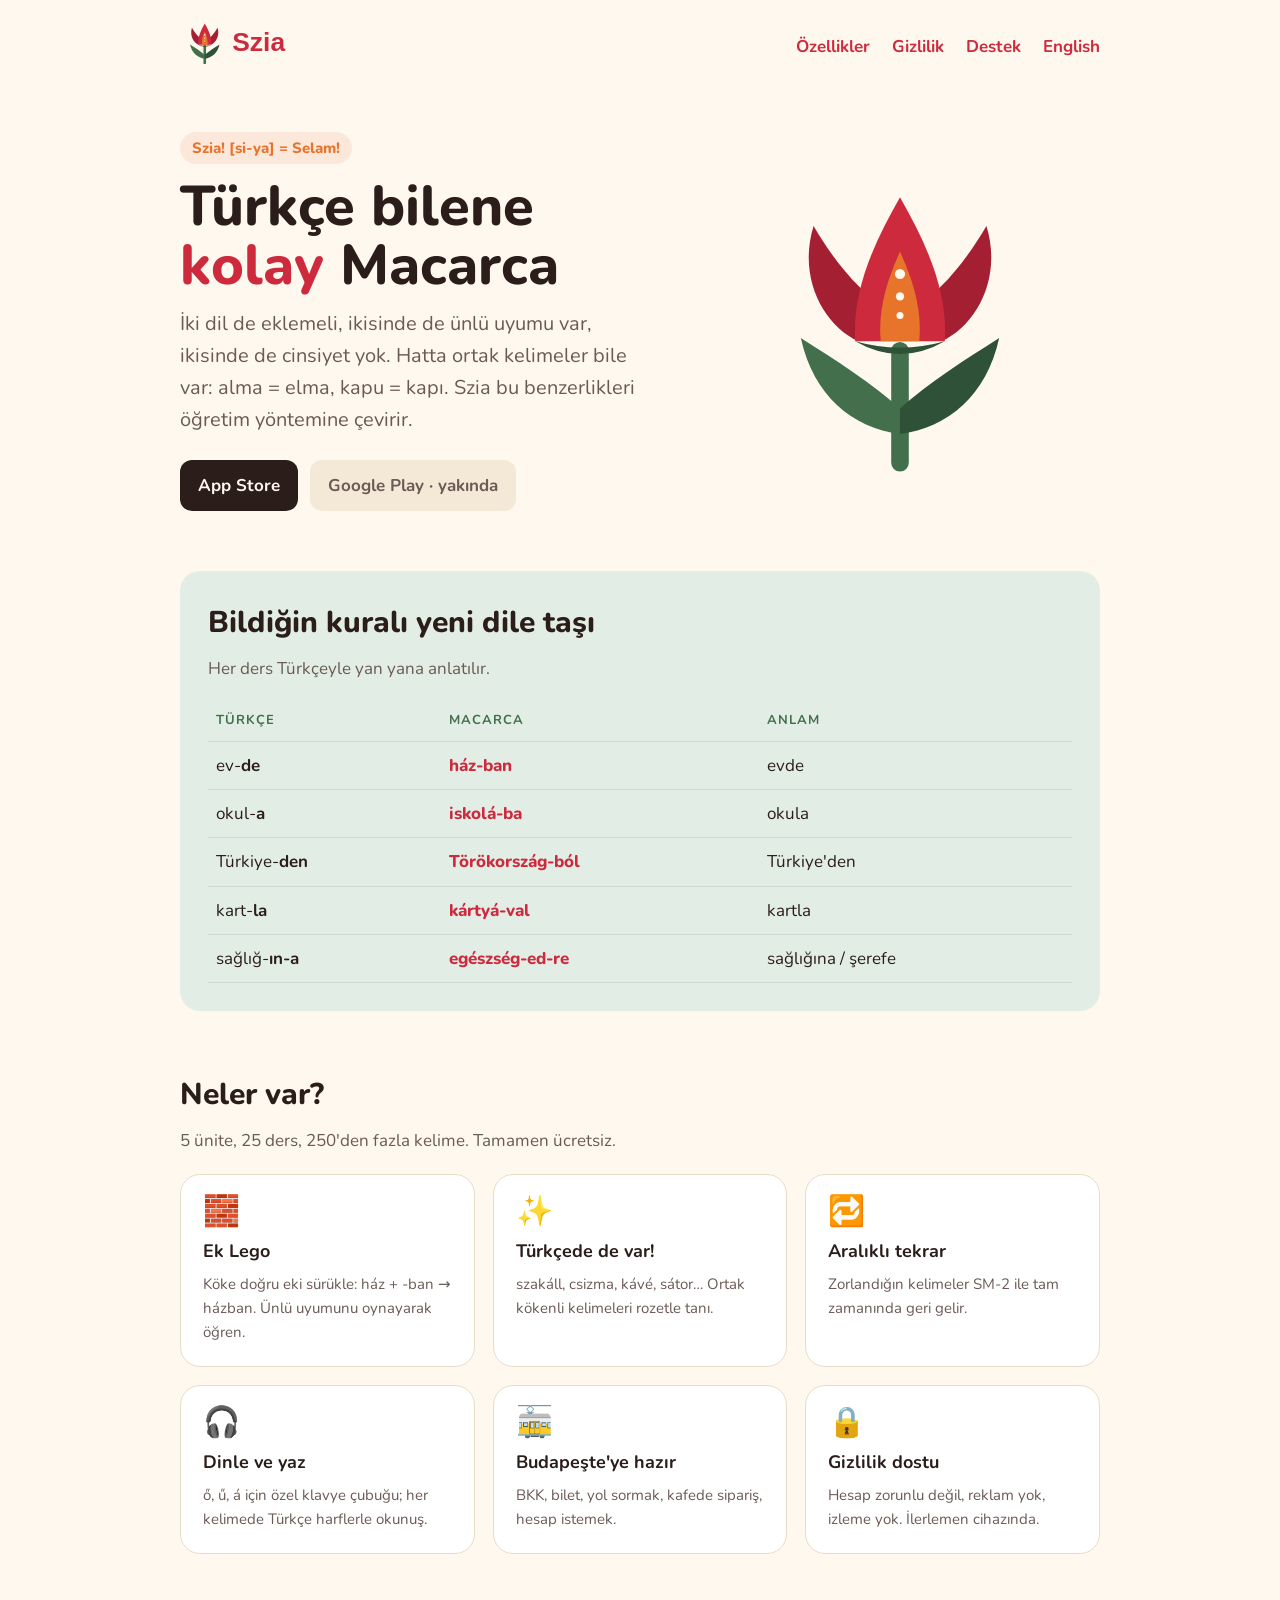
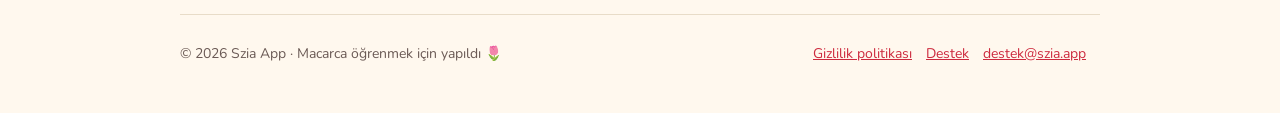
==== index.html @ f22c3577 "feat: Szia Macarca Öğren — Expo uygulaması, içerik, scriptler, site ve mağaza metinleri 5 ünite / 25" ====
<!doctype html>
<html lang="tr">
<head>
  <meta charset="utf-8">
  <meta name="viewport" content="width=device-width, initial-scale=1">
  <title>Szia: Macarca Öğren — Türkçe bilene kolay Macarca</title>
  <meta name="description" content="Türkçe konuşanlar için Macarca uygulaması. Ünlü uyumu, ekler ve ortak kelimeler üzerinden karşılaştırmalı dersler. Ücretsiz, çevrimdışı.">
  <meta property="og:title" content="Szia: Macarca Öğren">
  <meta property="og:description" content="Türkçe bilene kolay Macarca. Ücretsiz, 5 dakikalık dersler.">
  <meta property="og:image" content="assets/logo.png">
  <link rel="icon" href="assets/mark.svg" type="image/svg+xml">
  <link rel="apple-touch-icon" href="assets/apple-touch-icon.png">
  <link rel="alternate" hreflang="en" href="en/">
  <link rel="preconnect" href="https://fonts.googleapis.com">
  <link href="https://fonts.googleapis.com/css2?family=Nunito:wght@400;700;800&display=swap" rel="stylesheet">
  <link rel="stylesheet" href="styles.css">
</head>
<body>
  <div class="wrap">
    <header class="top">
      <a href="./"><img src="assets/logo.svg" alt="Szia"></a>
      <nav>
        <a href="#ozellikler">Özellikler</a>
        <a href="gizlilik.html">Gizlilik</a>
        <a href="destek.html">Destek</a>
        <a href="en/" lang="en">English</a>
      </nav>
    </header>

    <section class="hero">
      <div>
        <span class="pron">Szia! [si-ya] = Selam!</span>
        <h1>Türkçe bilene <span>kolay</span> Macarca</h1>
        <p class="lead">İki dil de eklemeli, ikisinde de ünlü uyumu var, ikisinde de cinsiyet yok. Hatta ortak kelimeler bile var: alma = elma, kapu = kapı. Szia bu benzerlikleri öğretim yöntemine çevirir.</p>
        <div class="badges">
          <a href="https://apps.apple.com/app/id0000000000" rel="noopener"> App Store</a>
          <a class="soon" href="#">Google Play · yakında</a>
        </div>
      </div>
      <img class="mark" src="assets/mark.svg" alt="Lale logosu: Macar halk sanatı ve Türk lalesinin birleşimi">
    </section>

    <section class="compare" aria-labelledby="karsilastir">
      <h2 id="karsilastir">Bildiğin kuralı yeni dile taşı</h2>
      <p class="section-lead">Her ders Türkçeyle yan yana anlatılır.</p>
      <table>
        <thead><tr><th>Türkçe</th><th>Macarca</th><th>Anlam</th></tr></thead>
        <tbody>
          <tr><td>ev-<b>de</b></td><td class="hu">ház-ban</td><td>evde</td></tr>
          <tr><td>okul-<b>a</b></td><td class="hu">iskolá-ba</td><td>okula</td></tr>
          <tr><td>Türkiye-<b>den</b></td><td class="hu">Törökország-ból</td><td>Türkiye'den</td></tr>
          <tr><td>kart-<b>la</b></td><td class="hu">kártyá-val</td><td>kartla</td></tr>
          <tr><td>sağlığ-<b>ın-a</b></td><td class="hu">egészség-ed-re</td><td>sağlığına / şerefe</td></tr>
        </tbody>
      </table>
    </section>

    <section id="ozellikler">
      <h2>Neler var?</h2>
      <p class="section-lead">5 ünite, 25 ders, 250'den fazla kelime. Tamamen ücretsiz.</p>
      <div class="grid">
        <div class="card"><div class="emoji">🧱</div><h3>Ek Lego</h3><p>Köke doğru eki sürükle: ház + -ban → házban. Ünlü uyumunu oynayarak öğren.</p></div>
        <div class="card"><div class="emoji">✨</div><h3>Türkçede de var!</h3><p>szakáll, csizma, kávé, sátor… Ortak kökenli kelimeleri rozetle tanı.</p></div>
        <div class="card"><div class="emoji">🔁</div><h3>Aralıklı tekrar</h3><p>Zorlandığın kelimeler SM-2 ile tam zamanında geri gelir.</p></div>
        <div class="card"><div class="emoji">🎧</div><h3>Dinle ve yaz</h3><p>ő, ű, á için özel klavye çubuğu; her kelimede Türkçe harflerle okunuş.</p></div>
        <div class="card"><div class="emoji">🚋</div><h3>Budapeşte'ye hazır</h3><p>BKK, bilet, yol sormak, kafede sipariş, hesap istemek.</p></div>
        <div class="card"><div class="emoji">🔒</div><h3>Gizlilik dostu</h3><p>Hesap zorunlu değil, reklam yok, izleme yok. İlerlemen cihazında.</p></div>
      </div>
    </section>

    <footer>
      <div>© 2026 Szia App · Macarca öğrenmek için yapıldı 🌷</div>
      <div><a href="gizlilik.html">Gizlilik politikası</a><a href="destek.html">Destek</a><a href="mailto:destek@szia.app">destek@szia.app</a></div>
    </footer>
  </div>
</body>
</html>
---- styles.css ----
:root {
  --red: #cd2a3e;
  --red-dark: #a41f31;
  --green: #436f4d;
  --green-soft: #e2eee5;
  --cream: #fff8ee;
  --cream-deep: #f4e8d6;
  --paprika: #e8742c;
  --paprika-soft: #fce8db;
  --ink: #2b1d1a;
  --ink-soft: #6b5a55;
  --line: #e8dcc8;
  --surface: #ffffff;
  --radius: 20px;
}
@media (prefers-color-scheme: dark) {
  :root {
    --cream: #1e1715;
    --cream-deep: #352b28;
    --ink: #fff8ee;
    --ink-soft: #cdbfb6;
    --line: #443734;
    --surface: #2a2220;
    --green-soft: #263a2c;
    --paprika-soft: #4a2f1e;
    --red: #e4505f;
  }
}
* { box-sizing: border-box; }
html { scroll-behavior: smooth; }
body {
  margin: 0;
  font-family: Nunito, "Segoe UI", -apple-system, system-ui, sans-serif;
  color: var(--ink);
  background: var(--cream);
  line-height: 1.6;
  font-size: 17px;
}
a { color: var(--red); }
.wrap { max-width: 960px; margin: 0 auto; padding: 0 20px; }
header.top { display: flex; align-items: center; justify-content: space-between; padding: 20px 0; gap: 16px; flex-wrap: wrap; }
header.top img { height: 44px; }
nav a { margin-left: 18px; font-weight: 700; text-decoration: none; }
nav a:hover { text-decoration: underline; }
.hero { display: grid; grid-template-columns: 1.2fr 1fr; gap: 40px; align-items: center; padding: 40px 0 60px; }
.hero h1 { font-size: clamp(36px, 6vw, 56px); line-height: 1.05; margin: 0 0 12px; font-weight: 800; }
.hero h1 span { color: var(--red); }
.hero p.lead { font-size: 20px; color: var(--ink-soft); margin: 0 0 24px; }
.hero .mark { width: min(320px, 70vw); margin: 0 auto; display: block; }
.badges { display: flex; gap: 12px; flex-wrap: wrap; }
.badges a { display: inline-flex; align-items: center; gap: 8px; background: var(--ink); color: var(--cream); padding: 12px 18px; border-radius: 12px; text-decoration: none; font-weight: 700; }
.badges a.soon { background: var(--cream-deep); color: var(--ink-soft); }
.pron { display: inline-block; background: var(--paprika-soft); color: var(--paprika); border-radius: 999px; padding: 4px 12px; font-weight: 800; font-size: 15px; margin-bottom: 14px; }
.grid { display: grid; grid-template-columns: repeat(auto-fit, minmax(240px, 1fr)); gap: 18px; margin: 20px 0 60px; }
.card { background: var(--surface); border: 1px solid var(--line); border-radius: var(--radius); padding: 22px; }
.card h3 { margin: 0 0 6px; font-size: 18px; }
.card p { margin: 0; color: var(--ink-soft); font-size: 15px; }
.card .emoji { font-size: 30px; line-height: 1; margin-bottom: 10px; }
.compare { background: var(--green-soft); border-radius: var(--radius); padding: 28px; margin: 0 0 60px; }
.compare table { width: 100%; border-collapse: collapse; font-size: 17px; }
.compare td, .compare th { padding: 10px 8px; border-bottom: 1px solid rgba(0,0,0,0.08); text-align: left; }
.compare th { color: var(--green); font-size: 13px; letter-spacing: 1px; text-transform: uppercase; }
.compare td.hu { font-weight: 800; color: var(--red); }
h2 { font-size: 30px; margin: 0 0 8px; font-weight: 800; }
.section-lead { color: var(--ink-soft); margin: 0 0 18px; }
footer { border-top: 1px solid var(--line); padding: 28px 0 48px; color: var(--ink-soft); font-size: 14px; display: flex; justify-content: space-between; flex-wrap: wrap; gap: 12px; }
footer a { margin-right: 14px; }
.legal { max-width: 760px; }
.legal h1 { font-size: 36px; }
.legal h2 { font-size: 22px; margin-top: 32px; }
.legal p, .legal li { color: var(--ink); }
.muted { color: var(--ink-soft); }
@media (max-width: 720px) { .hero { grid-template-columns: 1fr; text-align: center; } .badges { justify-content: center; } }
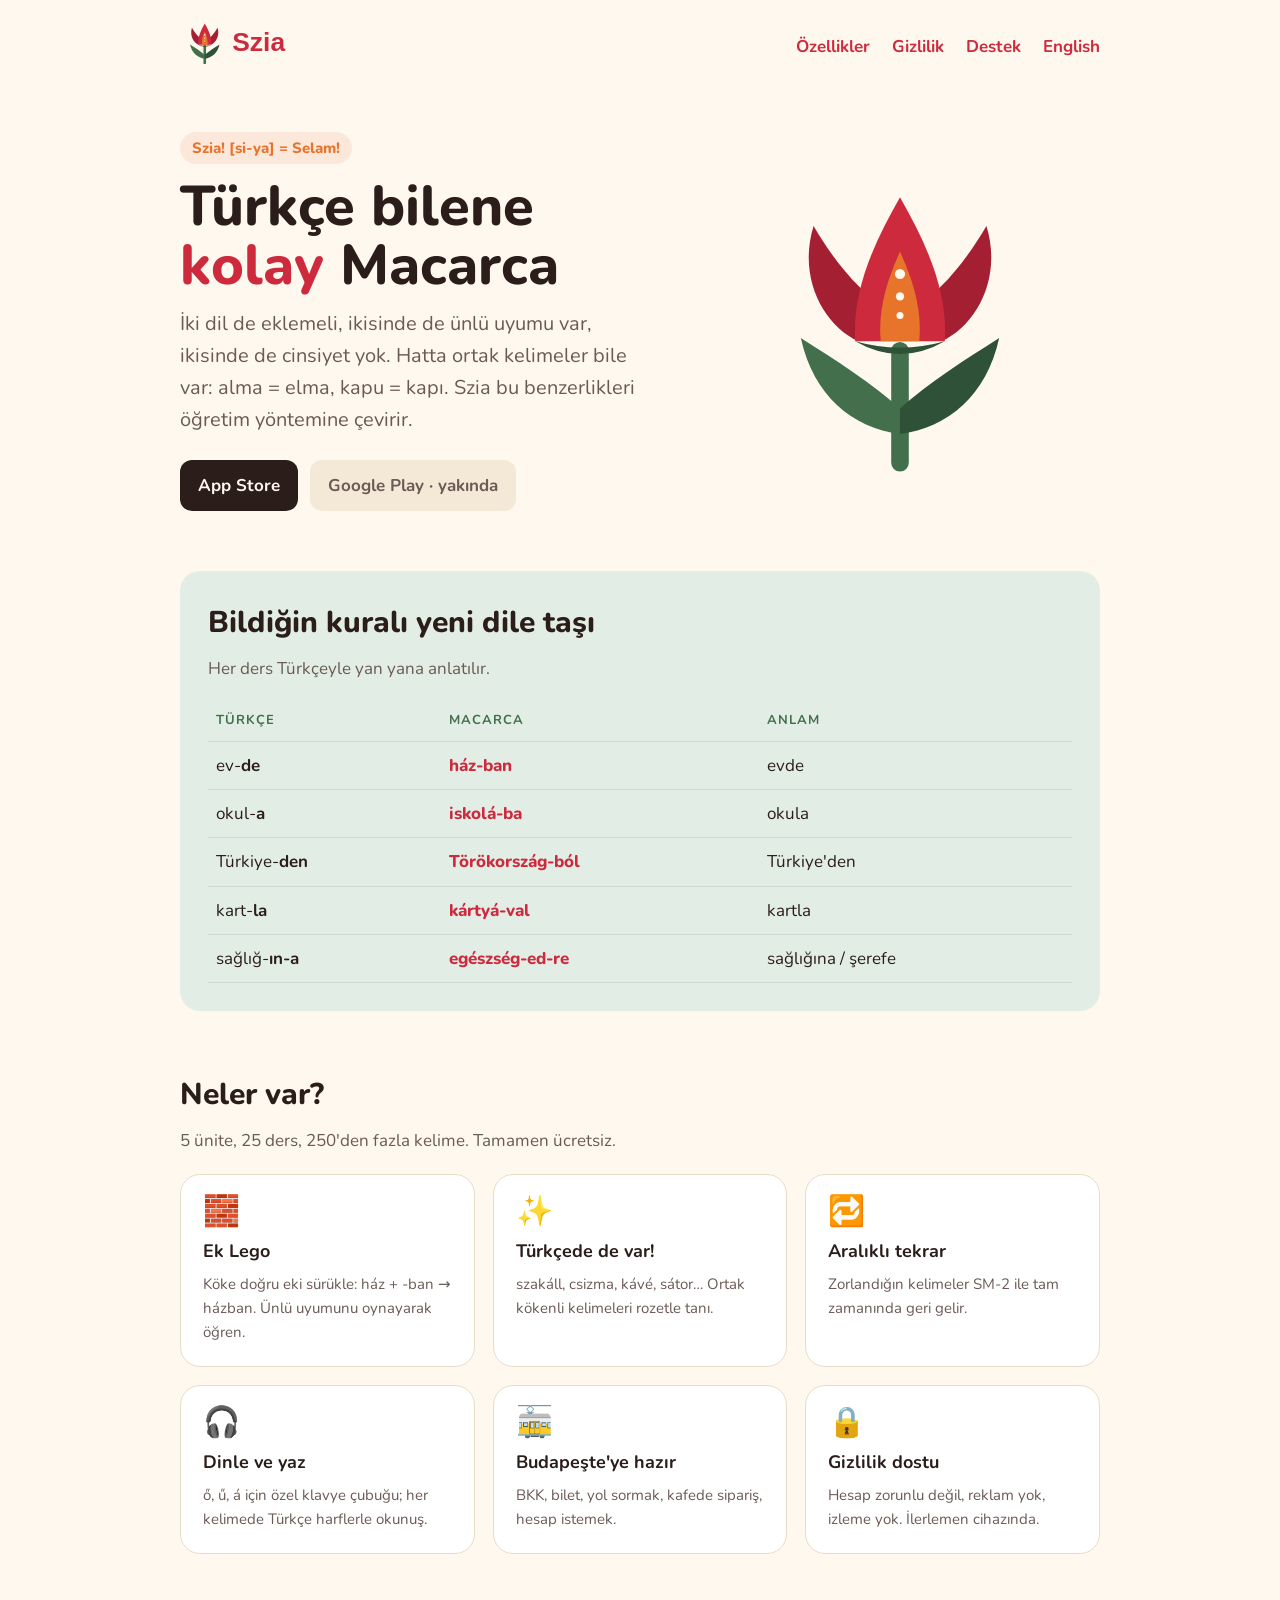
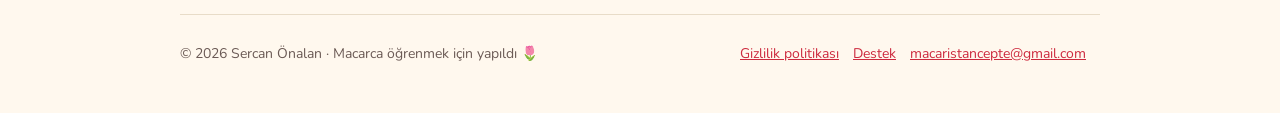
==== commit b481b989: "chore(release): yer tutucular uygulandı; site ayrı açık repodan (szia-site) yayınlanacak" ====
--- a/index.html
+++ b/index.html
@@ -69,8 +69,8 @@
     </section>
 
     <footer>
-      <div>© 2026 Szia App · Macarca öğrenmek için yapıldı 🌷</div>
-      <div><a href="gizlilik.html">Gizlilik politikası</a><a href="destek.html">Destek</a><a href="mailto:destek@szia.app">destek@szia.app</a></div>
+      <div>© 2026 Sercan Önalan · Macarca öğrenmek için yapıldı 🌷</div>
+      <div><a href="gizlilik.html">Gizlilik politikası</a><a href="destek.html">Destek</a><a href="mailto:macaristancepte@gmail.com">macaristancepte@gmail.com</a></div>
     </footer>
   </div>
 </body>
